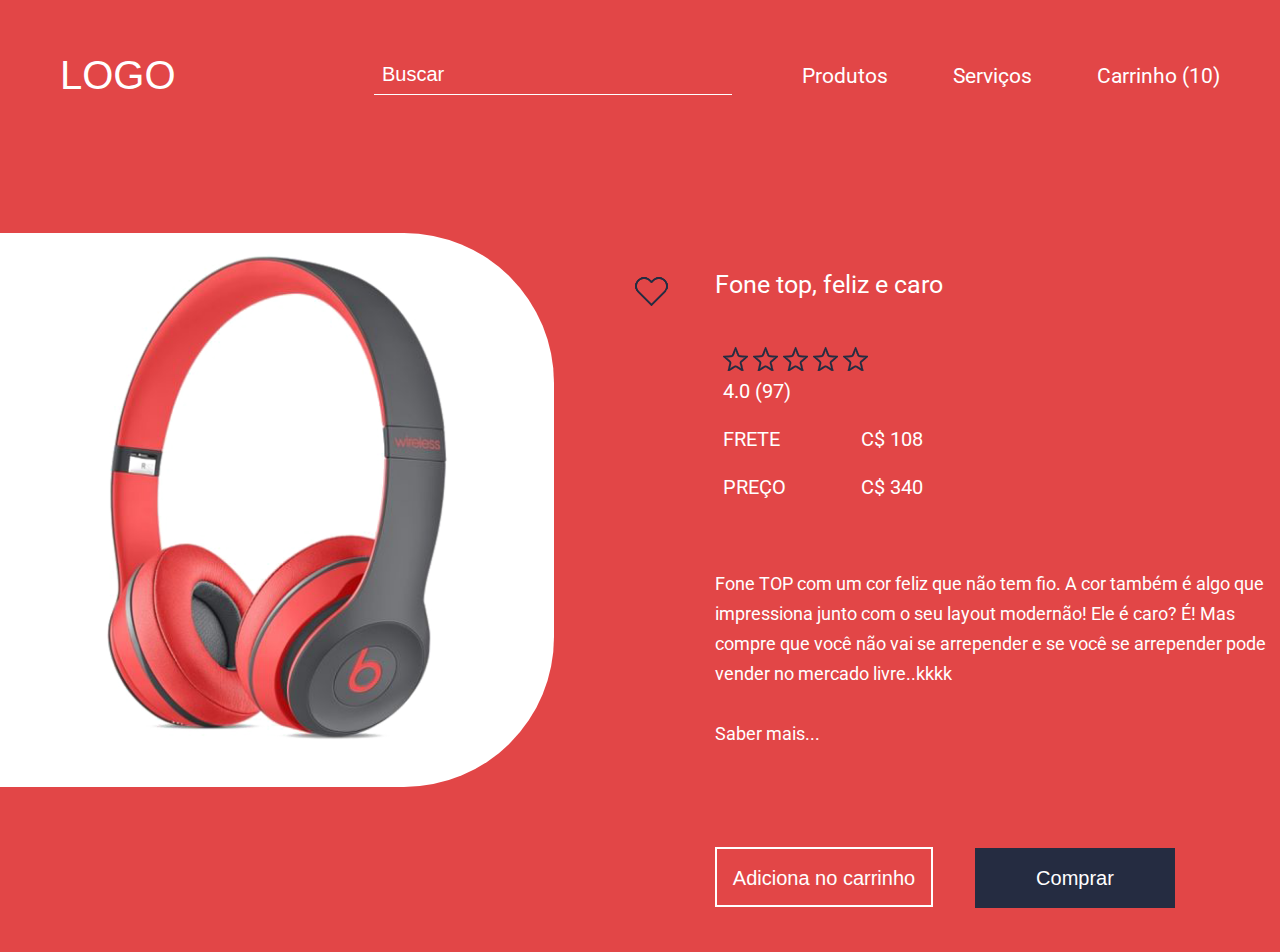
==== index.html @ 2b3ab209 "Corrigindo desafio único da aula 015" ====
<!DOCTYPE html>
<html>

<head>
    <meta charset="utf-8" />
    <meta name="viewport" content="width=device-width, initial-scale=1.0">

    <title>Loja de Fone</title>

    <link href="https://fonts.googleapis.com/css?family=Roboto:300,400,700" rel="stylesheet" />

    <link rel="stylesheet" href="css/reset.css" />
    <link rel="stylesheet" href="css/base.css" />
    <link rel="stylesheet" href="css/container-store.css" />
    <link rel="stylesheet" href="css/header-store.css" />
    <link rel="stylesheet" href="css/photo-product.css" />
    <link rel="stylesheet" href="css/wrap-product.css" />
    <link rel="stylesheet" href="css/product-description.css" />
    <link rel="stylesheet" href="css/button-store.css" />
</head>

<body>
    <div class="container-store">
        <header class="header-store">
            <h1 class="title">Logo</h1>
            <nav class="navigation">
                <input class="search" type="search" placeholder="Buscar">
                <a class="action" href="http://collabcode.training">Produtos</a>
                <a class="action" href="http://collabcode.training">Serviços</a>
                <a class="action -last" href="http://collabcode.training">Carrinho (10)</a>
            </nav>
        </header>

        <figure class="photo-product">
            <img class="photo" src="img/fone.png" width="554px" height="554px" alt="Fone de ouvido" />
        </figure>
        <section class="wrap-product">
            <dl class="product-description">
                <dt class="title">Fone top, feliz e caro</dt>
                <dd class="item -heart">
                    <img class="icon" src="img/heart.png" alt="Like">
                    <img class="icon -active" src="img/heart-active.png" alt="Like">
                </dd>
                <dd class="item -star">
                    <ol>
                        <li class="star">
                            <img class="icon" src="img/empty-star.png" alt="Estrela">
                            <img class="icon -active" src="img/star.png" alt="Estrela">
                        </li>
                        <li class="star">
                            <img class="icon" src="img/empty-star.png" alt="Estrela">
                            <img class="icon -active" src="img/star.png" alt="Estrela">
                        </li>
                        <li class="star">
                            <img class="icon" src="img/empty-star.png" alt="Estrela">
                            <img class="icon -active" src="img/star.png" alt="Estrela">
                        </li>
                        <li class="star">
                            <img class="icon" src="img/empty-star.png" alt="Estrela">
                            <img class="icon -active" src="img/star.png" alt="Estrela">
                        </li>
                        <li class="star">
                            <img class="icon" src="img/empty-star.png" alt="Estrela">
                            <img class="icon -active" src="img/star.png" alt="Estrela">
                        </li>
                    </ol>
                </dd>
                <dd class="item -number">4.0 (97)</dd>
                <dd class="item -info">
                    <strong class="contrast">Frete</strong> C$ 108
                </dd>
                <dd class="item -info -last">
                    <strong class="contrast">Preço</strong> C$ 340
                </dd>
                <dd class="text">
                    Fone TOP com um cor feliz que não tem fio. A cor também é algo que
                    impressiona junto com o seu layout modernão! Ele é caro? É! Mas
                    compre que você não vai se arrepender e se você se arrepender pode
                    vender no mercado livre..kkkk
                </dd>
                <dd class="text -more"><a href="" class="action">Saber mais...</a></dd>
            </dl>
            <div class="buttons">
                <button class="button-store -second">Adiciona no carrinho</button>
                <a class="button-store" href="comprar.html">Comprar</a>
            </div>
        </section>

    </div>
    <script src="js/product-description.js"></script>
    <script src="js/home.js"></script>
</body>

</html>
---- css/base.css ----
body,
html {
    height: 100%;
}

body {
    background-color: #252a34;
    background-image: linear-gradient(to top, #ff2e63, #252a34);
}
---- css/container-store.css ----
.container-store {
    box-sizing: content-box;
    background-color: #e24647;
    width: 90%;
    max-width: 1330px;
    padding: 55px 60px 165px 0;
    position: absolute;
    top: 50%;
    left: 50%;
    transform: translateX(-50%) translateY(-50%);
}

@media (max-width: 1410px), (max-height: 954px) {
    .container-store {
        position: static;
        transform: none;
        width: 100%;
        max-width: 100%;
    }
}

@media (max-height: 954px) {
    .container-store {
        max-width: 1330px;
        margin-left: auto;
        margin-right: auto;
    }
}

@media (max-width: 1255px) {
    .container-store {
        padding: 55px 0 165px 0;
    }
}
---- css/header-store.css ----
.header-store {
    color: #fff;
    overflow: hidden;
    margin-bottom: 138px;
    padding-left: 60px;
}

.header-store > .title {
    font-size: 40px;
    font-family: Arial, "Roboto", sans-serif;
    float: left;
    text-transform: uppercase;
    cursor: pointer;
}

.header-store > .navigation {
    font-size: 21px;
    font-family: "Segoe UI", "Roboto", sans-serif;
    float: right;
}

.header-store [type="search"] {
    background: transparent;
    border: none;
    border-bottom: 1px solid #fff;
    color: inherit;
    font-family: Arial, "Roboto", sans-serif;
    font-size: 20px;
    padding: 8px;
    width: 358px;
    margin-right: 65px;
    vertical-align: bottom;
}

.header-store [type="search"]::placeholder {
    color: inherit;
}

.header-store .action {
    display: inline-block;
    text-decoration: none;
    color: inherit;
    margin-right: 60px;
    padding-bottom: 8px;
    position: relative;
}

.header-store .action.-last {
    margin-right: 0;
}

.header-store .action:after {
    content: "";
    height: 1px;
    width: 100%;
    background-color: #fff;
    position: absolute;
    bottom: 0;
    left: 0;
    transform: scaleX(0);
    transition: transform 200ms linear;
    transform-origin: center left;
}

.header-store .action:hover:after {
    transform: scale(1);
}

@media (max-width: 1310px) {
  .header-store {
    padding-right: 60px;
  }
}

@media (max-width: 1235px) {
  .header-store {
    margin-bottom: 70px;
  }

  .header-store > .title {
    float: none;
    text-align: center;
    margin-bottom: 20px;
  }

  .header-store > .navigation {
    float: none;
    text-align: center;
  }
}

@media (max-width: 955px) {
  .header-store {
    padding-left: 30px;
    padding-right: 30px;
  }

  .header-store [type="search"] {
    display: none;
  }
}

@media (max-width: 530px) {
  .header-store .action {
    margin-right: 30px;
  }
}

@media (max-width: 465px) {
  .header-store .action {
    margin-right: 15px;
  }
}

@media (max-width: 375px) {
  .header-store {
    padding-left: 16px;
    padding-right: 16px;
  }

  .header-store .action {
    margin-right: 8px;
  }
}

@media (max-width: 335px) {
  .header-store > .navigation {
    display: none;
  }
}
---- css/photo-product.css ----
.photo-product {
    background-color: #fff;
    display: inline-block;
    height: 554px;
    vertical-align: middle;
    border-top-right-radius: 150px;
    border-bottom-right-radius: 150px;
    margin-right: 157px;
    cursor: pointer;
}

@media (max-width: 1270px) {
    .photo-product {
        margin-right: 140px;
    }
}

@media (max-width: 1255px) {
    .photo-product {
        display: block;
        margin-right: 0;
        border-radius: 0;
        text-align: center;
        margin-bottom: 30px;
    }
}

@media (max-width: 570px) {
    .photo-product {
        height: auto;
    }

    .photo-product > .photo {
        width: 100%;
    }
}
---- css/wrap-product.css ----
.wrap-product {
    display: inline-block;
    width: 554px;
    vertical-align: middle;
    position: relative;
}

.wrap-product > .buttons {
    bottom: 0;
    position: absolute;
    transform: translateY( calc(100% + 98px) );
}

@media (max-width: 1255px) {
    .wrap-product {
        width: 100%;
    }

    .wrap-product > .buttons {
        position: static;
        width: 100%;
        margin-right: auto;
        margin-left: auto;
        text-align: center;
        transform: none;
    }
}
---- css/product-description.css ----
.product-description {
    font-family: "Roboto", sans-serif;
    color: #fff;
}

.product-description > .title {
    font-size: 25px;
    margin-bottom: 50px;
}

.product-description > .item {
    font-size: 20px;
    margin-bottom: 28px;
}

.product-description > .item.-heart {
    position: absolute;
    transform: translateX(-100%);
    top: 5px;
    left: -47px;
    cursor: pointer;
    width: 33px;
    height: 29px;
}

/* .product-description > .item.-heart:hover {
    transform: scale(1.5) translateX(-70%);
} */

.product-description > .item.-star {
    margin-bottom: 10px;
    height: 24px;
    cursor: pointer;
}

.product-description .icon {
    transition: transform 50ms linear;
}

.product-description .icon:hover {
    transform: scale(1.1);
}

.product-description .icon.-active {
    display: none;
}

.product-description > .item.-active .icon {
    display: none;
}

.product-description > .item.-active .icon.-active {
    display: block;
}

.product-description .star {
    display: inline-block;
}

.product-description .star.-active > .icon {
    display: none;
}

.product-description .star.-active > .-active {
    display: block;
}

.product-description > .item + .item {
    margin-left: 8px;
}

.star img {
    width: 25px;
    height: 24px;
}

.product-description > .item.-info {
    width: 200px;
    text-align: right;
}

.product-description > .item.-last {
    margin-bottom: 72px;
}

.product-description .contrast {
    text-transform: uppercase;
    float: left;
}

.product-description > .text {
    font-size: 18px;
    line-height: 30px;
    margin-bottom: 30px;
}

.product-description > .text.-more {
    margin-bottom: 0;
}

.product-description .action {
    color: inherit;
    text-decoration: none;
}

@media (max-width: 1255px) {
    .product-description {
        width: 50%;
        min-width: 655px;
        margin: 0 auto 40px;
    }

    .product-description > .title {
        font-size: 35px;
        text-align: center;
    }

    .product-description > .item.-star {
        float: left;
        margin-right: 10px;
    }

    .product-description > .item.-number {
        padding-top: 4px;
    }
}

@media (max-width: 720px) {
    .product-description {
        width: 90%;
        min-width: auto;
    }
}
---- css/button-store.css ----
.button-store {
	display: inline-block;
	box-sizing: border-box;
	background-color: #252c41;
	font-size: 20px;
	color: #fff;
	font-family: Arial, "Roboto", sans-serif;
	width: 200px;
	height: 60px;
	line-height: 60px;
	margin-right: 0;
	text-align: center;
	text-decoration: none;
	border: none;
	cursor: pointer;

	transition: all 300ms linear;
}

.button-store.-second {
	background-color: transparent;
	border: 2px solid #fff;
	width: 218px;
	line-height: 56px;
	margin-right: 38px;
}

.button-store.-second:hover {
	background-color: #fff;
	color: red;
}

.button-store:hover {
	background-color: #fff;
	color: blue;
}

.button-store:active {
	transform: scale(0.9);
}

.button-store > button,
.button-store > a {
	font-size: inherit;
	background-color: inherit;
	border: none;
	color: inherit;
	text-decoration: inherit;
}

@media (max-width: 500px) {
	.button-store.-second {
		margin-right: 20px;
	}
}

@media (max-width: 470px) {
	.button-store,
	.button-store.-second {
		display: block;
		width: 90%;
		margin-left: auto;
		margin-right: auto;
	}

	.button-store.-second {
		margin-bottom: 20px;
	}
}
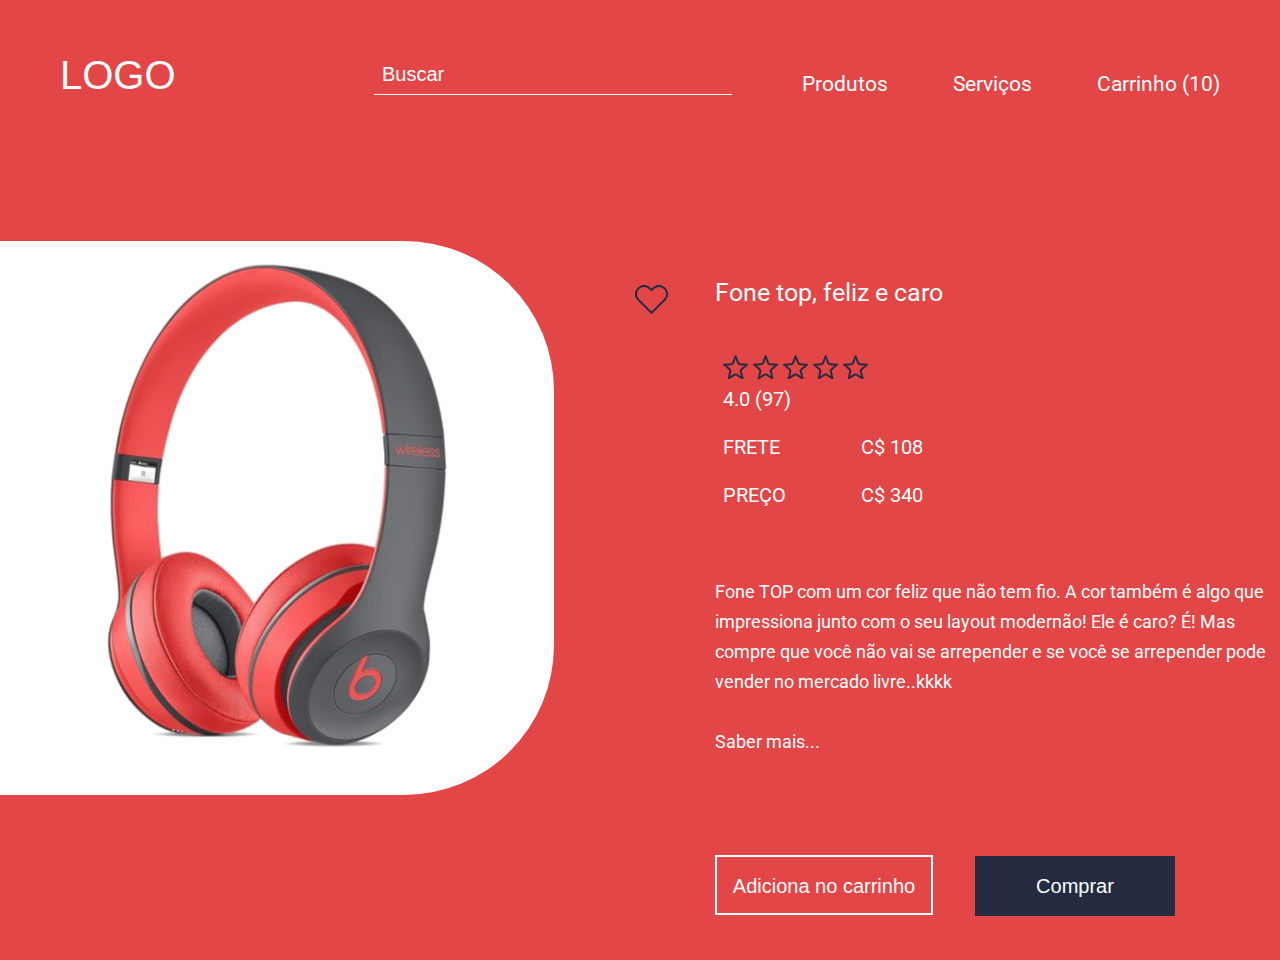
==== commit 630e22ef: "Corrigindo desafios básico e intermediário da aula 017" ====
--- a/index.html
+++ b/index.html
@@ -13,6 +13,7 @@
     <link rel="stylesheet" href="css/base.css" />
     <link rel="stylesheet" href="css/container-store.css" />
     <link rel="stylesheet" href="css/header-store.css" />
+    <link rel="stylesheet" href="css/input-search.css">
     <link rel="stylesheet" href="css/photo-product.css" />
     <link rel="stylesheet" href="css/wrap-product.css" />
     <link rel="stylesheet" href="css/product-description.css" />
@@ -24,7 +25,10 @@
         <header class="header-store">
             <h1 class="title">Logo</h1>
             <nav class="navigation">
-                <input class="search" type="search" placeholder="Buscar">
+                <form class="input-search">
+                    <input class="content -active" type="search" placeholder="Buscar">
+                    <input class="icon" type="image" src="img/search.png">
+                </form>
                 <a class="action" href="http://collabcode.training">Produtos</a>
                 <a class="action" href="http://collabcode.training">Serviços</a>
                 <a class="action -last" href="http://collabcode.training">Carrinho (10)</a>
@@ -89,6 +93,7 @@
     </div>
     <script src="js/product-description.js"></script>
     <script src="js/home.js"></script>
+    <script src="js/input-search.js"></script>
 </body>
 
 </html>--- a/css/header-store.css
+++ b/css/header-store.css
@@ -17,23 +17,6 @@
     font-size: 21px;
     font-family: "Segoe UI", "Roboto", sans-serif;
     float: right;
-}
-
-.header-store [type="search"] {
-    background: transparent;
-    border: none;
-    border-bottom: 1px solid #fff;
-    color: inherit;
-    font-family: Arial, "Roboto", sans-serif;
-    font-size: 20px;
-    padding: 8px;
-    width: 358px;
-    margin-right: 65px;
-    vertical-align: bottom;
-}
-
-.header-store [type="search"]::placeholder {
-    color: inherit;
 }
 
 .header-store .action {
@@ -94,10 +77,6 @@
     padding-left: 30px;
     padding-right: 30px;
   }
-
-  .header-store [type="search"] {
-    display: none;
-  }
 }
 
 @media (max-width: 530px) {
@@ -124,7 +103,7 @@
 }
 
 @media (max-width: 335px) {
-  .header-store > .navigation {
+  .header-store .action {
     display: none;
   }
 }--- a/css/input-search.css
+++ b/css/input-search.css
@@ -0,0 +1,64 @@
+.input-search {
+    display: inline-block;
+}
+
+.input-search > .content {
+    background: transparent;
+    border: none;
+    border-bottom: 1px solid #fff;
+    color: inherit;
+    font-family: Arial, "Roboto", sans-serif;
+    font-size: 20px;
+    padding: 8px;
+    width: 358px;
+    margin-right: 65px;
+    vertical-align: bottom;
+}
+
+.input-search > .content::placeholder {
+    color: inherit;
+}
+
+.input-search > .icon {
+    display: none;
+}
+
+@media (max-width: 955px) {
+    .input-search {
+        position: absolute;
+        top: 0;
+        left: 0;
+        transform: translateX(calc(-100% + 40px));
+        transition: transform 200ms linear;
+    }
+
+    .input-search.-active {
+        transition: transform 200ms linear;
+        transform: translateX(0);
+    }
+
+    .input-search > .content {
+        background-color: #fff;
+        color: #000;
+        margin-right: 0;
+        vertical-align: middle;
+    }
+
+    .input-search > .icon {
+        display: inline-block;
+        background-color: #fff;
+        box-sizing: border-box;
+        width: 40px;
+        height: 40px;
+        /* padding: 8px; */
+        vertical-align: middle;
+        float: right;
+    }
+}
+
+@media (max-width: 400px) {
+    .input-search > .content {
+        width: 85vw;
+    }
+
+}--- a/css/product-description.css
+++ b/css/product-description.css
@@ -123,6 +123,11 @@
     .product-description > .item.-number {
         padding-top: 4px;
     }
+
+    .product-description > .item.-heart {
+        left: auto;
+        transform: translateX(4px);
+    }
 }
 
 @media (max-width: 720px) {
@@ -130,4 +135,10 @@
         width: 90%;
         min-width: auto;
     }
+}
+
+@media (max-width: 445px) {
+    .product-description > .item.-heart {
+        position: static;
+    }
 }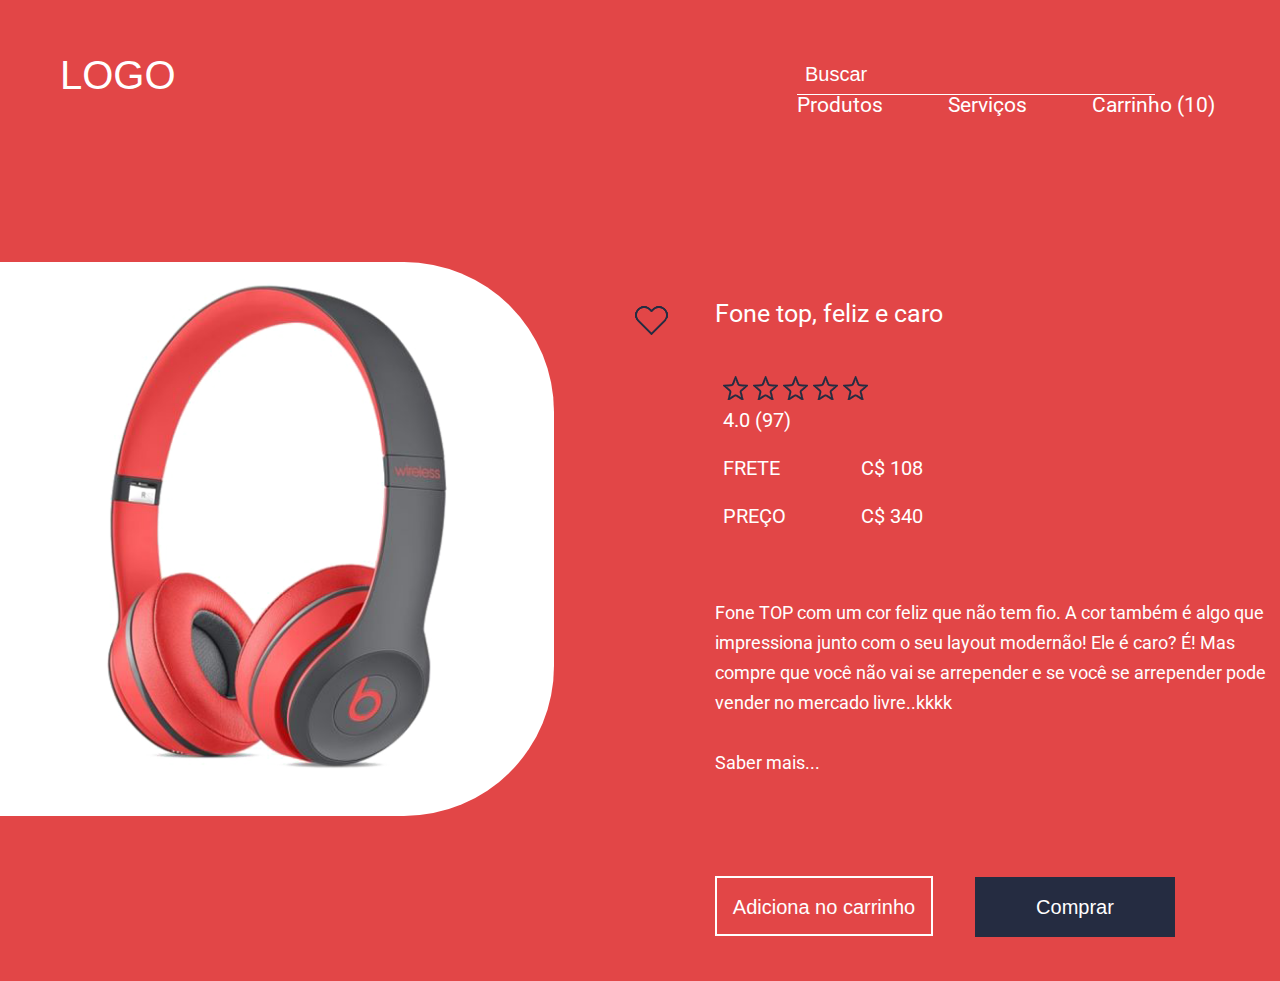
==== commit bd19aae7: "Corrigindo desafio único da aula 018 - Criando menu para mobile" ====
--- a/index.html
+++ b/index.html
@@ -14,6 +14,7 @@
     <link rel="stylesheet" href="css/container-store.css" />
     <link rel="stylesheet" href="css/header-store.css" />
     <link rel="stylesheet" href="css/input-search.css">
+    <link rel="stylesheet" href="css/menu.css">
     <link rel="stylesheet" href="css/photo-product.css" />
     <link rel="stylesheet" href="css/wrap-product.css" />
     <link rel="stylesheet" href="css/product-description.css" />
@@ -27,11 +28,21 @@
             <nav class="navigation">
                 <form class="input-search">
                     <input class="content -active" type="search" placeholder="Buscar">
-                    <input class="icon" type="image" src="img/search.png">
+                    <input class="icon -open -active" type="image" src="img/search.png">
+                    <input class="icon -close" type="image" src="img/close.png">
                 </form>
-                <a class="action" href="http://collabcode.training">Produtos</a>
-                <a class="action" href="http://collabcode.training">Serviços</a>
-                <a class="action -last" href="http://collabcode.training">Carrinho (10)</a>
+                <ul id="menu" class="list">
+                    <li class="item -menu"><a href="#menu" class="menu">Menu</a></li>
+                    <li class="item">
+                        <a class="action" href="http://collabcode.training">Produtos</a>
+                    </li>
+                    <li class="item">
+                        <a class="action" href="http://collabcode.training">Serviços</a>
+                    </li>
+                    <li class="item -last">
+                        <a class="action" href="http://collabcode.training">Carrinho (10)</a>
+                    </li class="item">
+                </ul>
             </nav>
         </header>
 
@@ -94,6 +105,7 @@
     <script src="js/product-description.js"></script>
     <script src="js/home.js"></script>
     <script src="js/input-search.js"></script>
+    <script src="js/header-store.js"></script>
 </body>
 
 </html>--- a/css/base.css
+++ b/css/base.css
@@ -6,4 +6,10 @@
 body {
     background-color: #252a34;
     background-image: linear-gradient(to top, #ff2e63, #252a34);
+}
+
+@media (max-width: 355px) {
+    body {
+        overflow-x: hidden;
+    }
 }--- a/css/header-store.css
+++ b/css/header-store.css
@@ -19,17 +19,28 @@
     float: right;
 }
 
+.header-store .menu {
+    display: none;
+}
+
+.header-store .item {
+	display: inline-block;
+	margin-right: 60px;
+	padding-bottom: 8px;
+}
+
+.header-store .item.-menu {
+	display: none;
+}
+
+.header-store .item.-last {
+    margin-right: 0;
+}
+
 .header-store .action {
-    display: inline-block;
     text-decoration: none;
     color: inherit;
-    margin-right: 60px;
-    padding-bottom: 8px;
     position: relative;
-}
-
-.header-store .action.-last {
-    margin-right: 0;
 }
 
 .header-store .action:after {
@@ -80,13 +91,13 @@
 }
 
 @media (max-width: 530px) {
-  .header-store .action {
+  .header-store .item {
     margin-right: 30px;
   }
 }
 
 @media (max-width: 465px) {
-  .header-store .action {
+  .header-store .item {
     margin-right: 15px;
   }
 }
@@ -97,13 +108,54 @@
     padding-right: 16px;
   }
 
-  .header-store .action {
+  .header-store .item {
     margin-right: 8px;
   }
 }
 
 @media (max-width: 335px) {
-  .header-store .action {
-    display: none;
-  }
+	.header-store .item.-menu {
+		display: block;
+		box-sizing: border-box;
+		width: 40px;
+		height: 40px;
+		background: url(../img/menu.svg) no-repeat #fff center;
+		text-indent: -9999px;
+		margin: 0;
+		position: absolute;
+		top: 0;
+		left: 0;
+		cursor: pointer;
+
+		transform: translateX(-100%);
+		transition: transform 400ms 100ms linear;
+	}
+
+	.header-store .list {
+		background-color: #fff;
+		color: #000;
+		width: 100vw;
+		padding: 40px 0 20px;
+		position: absolute;
+		top: 0;
+		right: 0;
+
+		transform: translateX(100%);
+		transition: transform 300ms linear;
+	}
+
+	.header-store .list.-active {
+		transform: translateX(0);
+	}
+
+	.header-store .list.-active .item.-menu {
+		background-image: url(../img/close.png);
+		background-size: 65%;
+		transform: translateX(0);
+		transition: none;
+	}
+
+	.header-store .item {
+		display: block;
+	}
 }--- a/css/input-search.css
+++ b/css/input-search.css
@@ -45,7 +45,7 @@
     }
 
     .input-search > .icon {
-        display: inline-block;
+        display: none;
         background-color: #fff;
         box-sizing: border-box;
         width: 40px;
@@ -54,11 +54,14 @@
         vertical-align: middle;
         float: right;
     }
+
+    .input-search > .icon.-active {
+        display: inline-block;
+    }
 }
 
 @media (max-width: 400px) {
     .input-search > .content {
-        width: 85vw;
+        width: 70vw;
     }
-
 }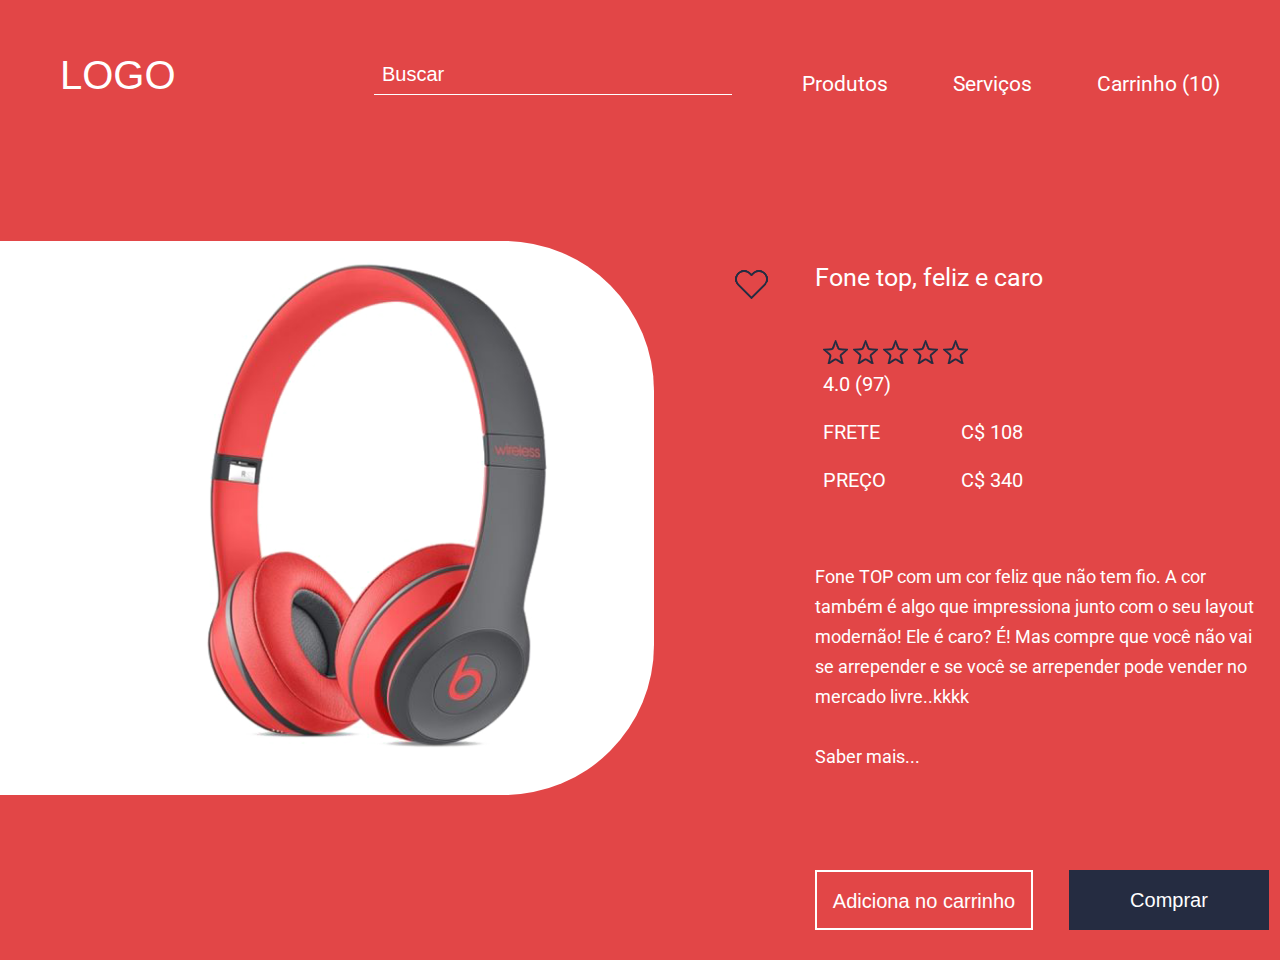
==== commit 7ee8538a: "Corrigindo bug" ====
--- a/index.html
+++ b/index.html
@@ -14,7 +14,6 @@
     <link rel="stylesheet" href="css/container-store.css" />
     <link rel="stylesheet" href="css/header-store.css" />
     <link rel="stylesheet" href="css/input-search.css">
-    <link rel="stylesheet" href="css/menu.css">
     <link rel="stylesheet" href="css/photo-product.css" />
     <link rel="stylesheet" href="css/wrap-product.css" />
     <link rel="stylesheet" href="css/product-description.css" />
--- a/css/container-store.css
+++ b/css/container-store.css
@@ -8,6 +8,7 @@
     top: 50%;
     left: 50%;
     transform: translateX(-50%) translateY(-50%);
+    box-shadow: 0 0 39px 0 rgba(50, 50, 50, 0.36);
 }
 
 @media (max-width: 1410px), (max-height: 954px) {
--- a/css/header-store.css
+++ b/css/header-store.css
@@ -19,8 +19,8 @@
     float: right;
 }
 
-.header-store .menu {
-    display: none;
+.header-store .list {
+	display: inline;
 }
 
 .header-store .item {
--- a/css/photo-product.css
+++ b/css/photo-product.css
@@ -7,11 +7,25 @@
     border-bottom-right-radius: 150px;
     margin-right: 157px;
     cursor: pointer;
+    padding-left: 100px;
+    position: relative;
+}
+
+.photo-product::before {
+    position: absolute;
+    left: 0;
+    width: 100%;
+    height: 100%;
+    background-color: #fff;
+    z-index: -1;
+    transform: translateX(-100%);
+    box-shadow: inset 0 0 5px 0 rgba(50, 50, 50, 0.36);
 }
 
 @media (max-width: 1270px) {
     .photo-product {
         margin-right: 140px;
+        text-align: center;
     }
 }
 
@@ -22,6 +36,7 @@
         border-radius: 0;
         text-align: center;
         margin-bottom: 30px;
+        padding-left: 0;
     }
 }
 
--- a/css/wrap-product.css
+++ b/css/wrap-product.css
@@ -1,6 +1,6 @@
 .wrap-product {
     display: inline-block;
-    width: 554px;
+    width: 454px;
     vertical-align: middle;
     position: relative;
 }
@@ -9,6 +9,15 @@
     bottom: 0;
     position: absolute;
     transform: translateY( calc(100% + 98px) );
+    width: 100%;
+}
+
+.wrap-product > .buttons > .button-store {
+    float: right;
+}
+
+.wrap-product > .buttons > .button-store.-second {
+    float: left;
 }
 
 @media (max-width: 1255px) {
@@ -24,4 +33,9 @@
         text-align: center;
         transform: none;
     }
+
+    .wrap-product > .buttons > .button-store,
+    .wrap-product > .buttons > .button-store.-second {
+        float: none;
+    }
 }--- a/css/button-store.css
+++ b/css/button-store.css
@@ -22,7 +22,6 @@
 	border: 2px solid #fff;
 	width: 218px;
 	line-height: 56px;
-	margin-right: 38px;
 }
 
 .button-store.-second:hover {
@@ -48,6 +47,12 @@
 	text-decoration: inherit;
 }
 
+@media (max-width: 1255px) {
+	.button-store.-second {
+		margin-right: 38px;
+	}
+}
+
 @media (max-width: 500px) {
 	.button-store.-second {
 		margin-right: 20px;
